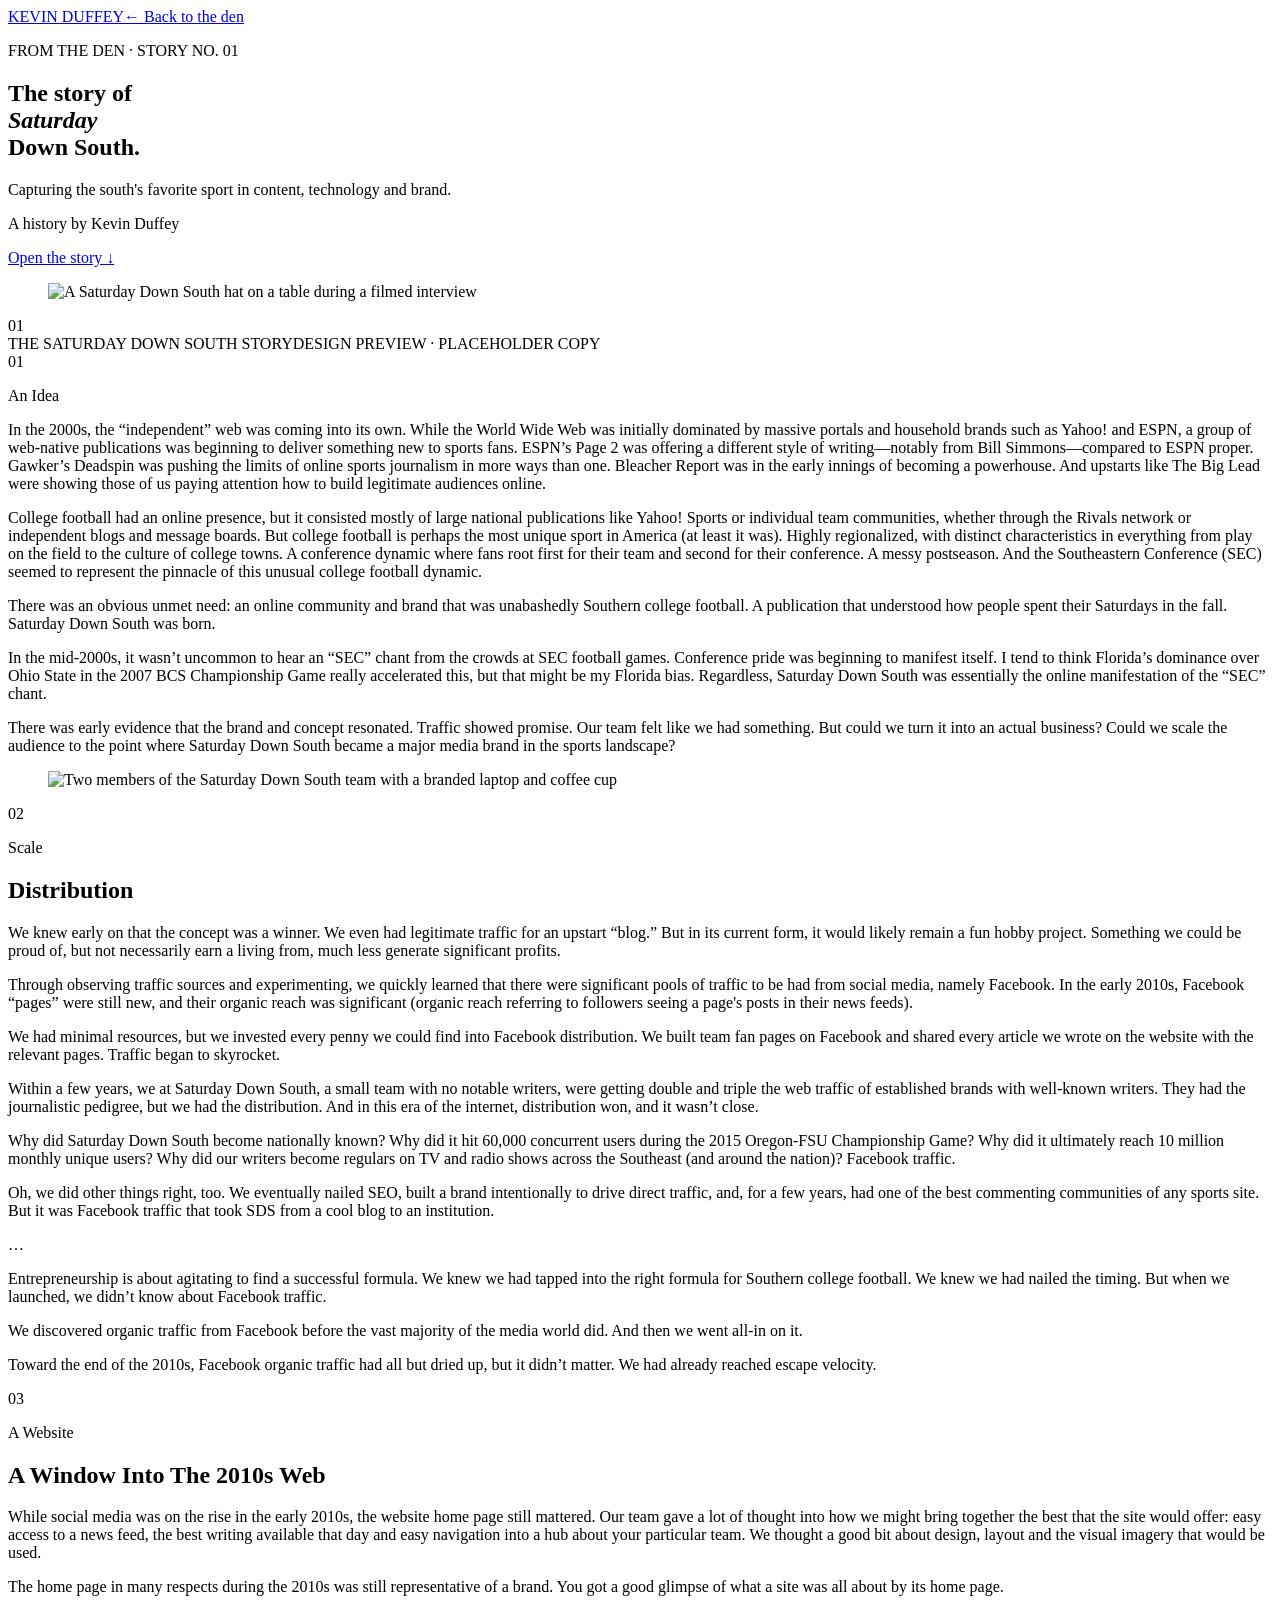
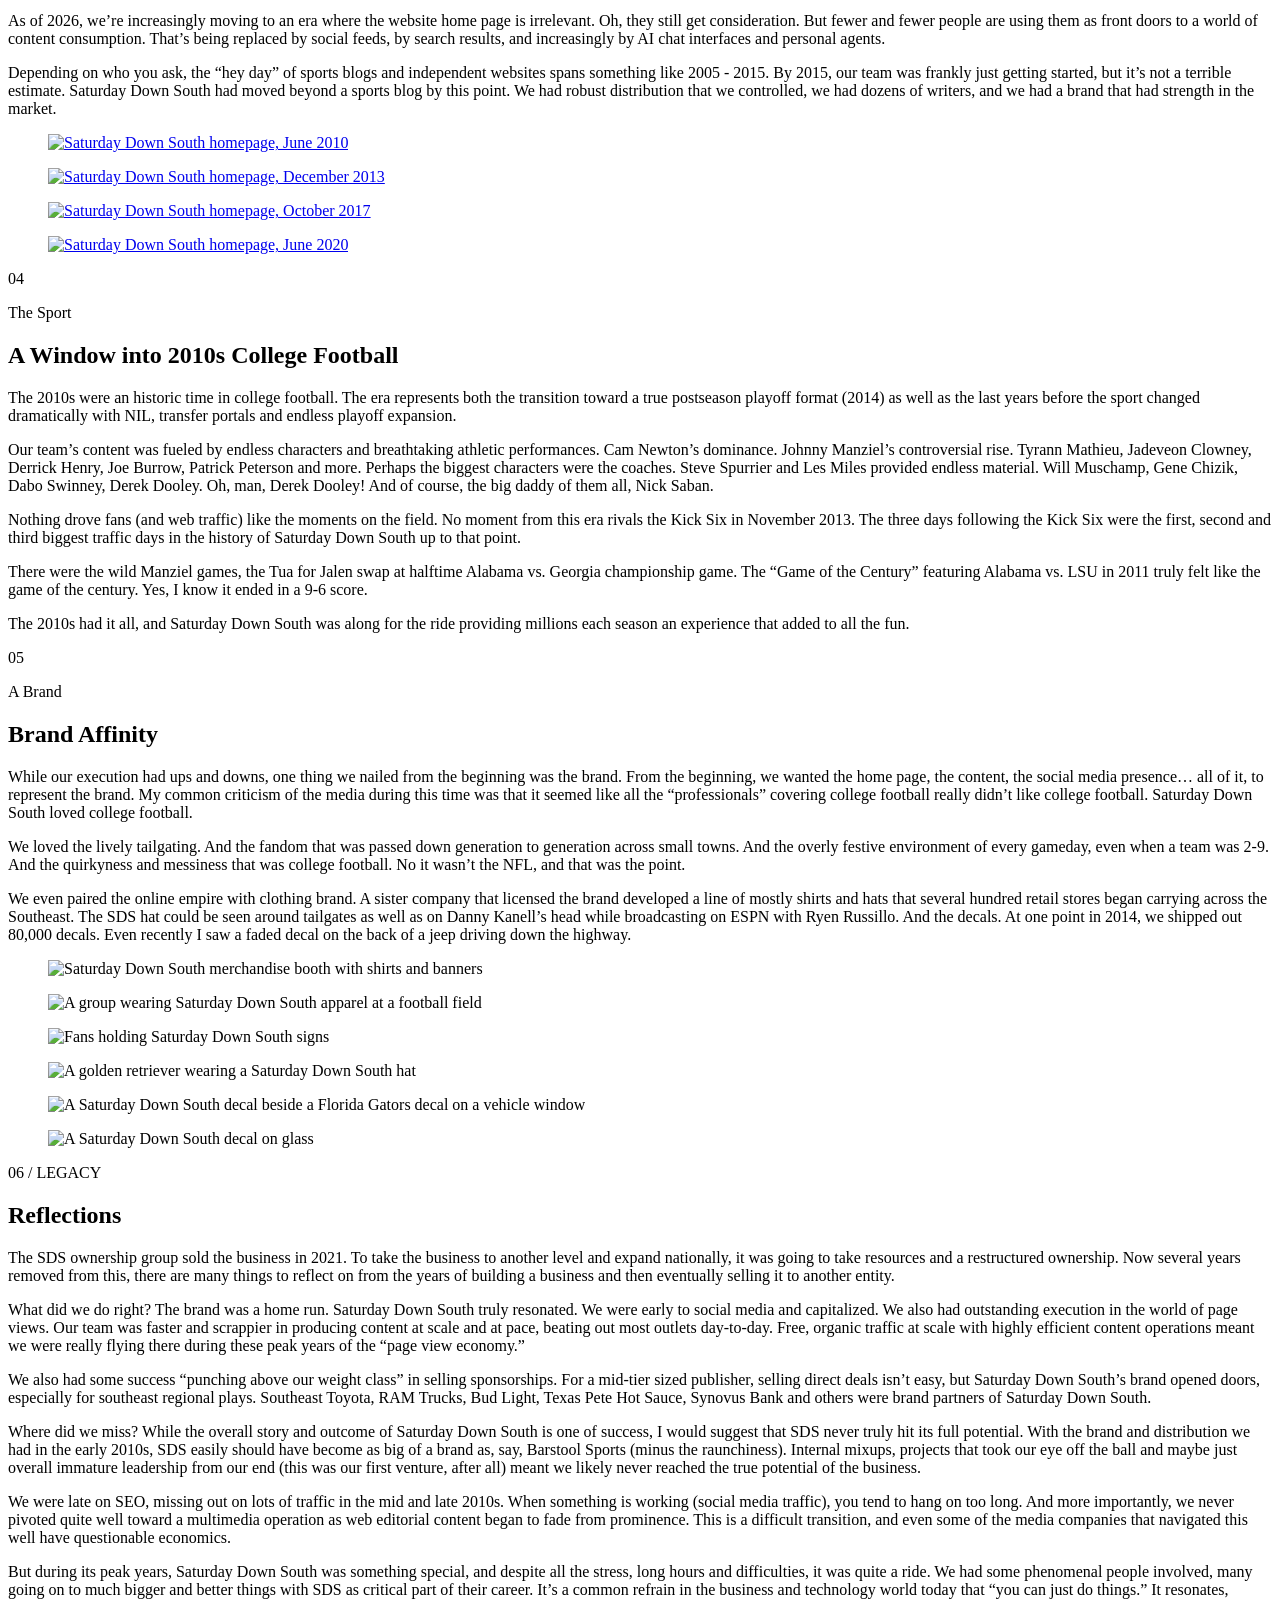
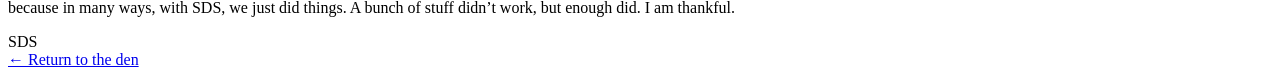
==== saturday-down-south.html @ af9084a1 "Add saturday-down-south.html" ====
<!doctype html>
<html lang="en">
<head>
<meta charset="utf-8"><meta name="viewport" content="width=device-width,initial-scale=1">
<title>The Story of Saturday Down South — Kevin Duffey</title>
<meta name="description" content="A story from Kevin Duffey’s archive: Saturday Down South.">
<link rel="stylesheet" href="sds-story.css?v=20261017-viewer"><link rel="stylesheet" href="sds-brand-gallery.css">
</head>
<body>
<header class="masthead"><a href="index.html" class="wordmark">KEVIN DUFFEY</a><a href="index.html" class="back">← Back to the den</a></header>
<main>
<section class="hero">
<div class="hero-copy"><p class="eyebrow">FROM THE DEN · STORY NO. 01</p><h1>The story of<br><em>Saturday</em><br>Down South<span>.</span></h1><div class="gold-rule"></div><p class="deck">Capturing the south's favorite sport in content, technology and brand.</p><p class="byline">A history by Kevin Duffey</p><a class="read-link" href="#story">Open the story <span>↓</span></a></div>
<figure class="hero-photo"><img src="sds4.jpg" alt="A Saturday Down South hat on a table during a filmed interview"></figure>
<span class="hero-number" aria-hidden="true">01</span>
</section>
<article id="story" class="paper">
<div class="article-top"><span>THE SATURDAY DOWN SOUTH STORY</span><span>DESIGN PREVIEW · PLACEHOLDER COPY</span></div>
<div class="chapter"><aside><span class="chapter-number">01</span><p>An Idea</p><span class="small-rule"></span></aside><div class="prose">
<p class="lead dropcap">In the 2000s, the “independent” web was coming into its own. While the World Wide Web was initially dominated by massive portals and household brands such as Yahoo! and ESPN, a group of web-native publications was beginning to deliver something new to sports fans. ESPN’s Page 2 was offering a different style of writing—notably from Bill Simmons—compared to ESPN proper. Gawker’s Deadspin was pushing the limits of online sports journalism in more ways than one. Bleacher Report was in the early innings of becoming a powerhouse. And upstarts like The Big Lead were showing those of us paying attention how to build legitimate audiences online.</p>
<p>College football had an online presence, but it consisted mostly of large national publications like Yahoo! Sports or individual team communities, whether through the Rivals network or independent blogs and message boards. But college football is perhaps the most unique sport in America (at least it was). Highly regionalized, with distinct characteristics in everything from play on the field to the culture of college towns. A conference dynamic where fans root first for their team and second for their conference. A messy postseason. And the Southeastern Conference (SEC) seemed to represent the pinnacle of this unusual college football dynamic.</p>
<p>There was an obvious unmet need: an online community and brand that was unabashedly Southern college football. A publication that understood how people spent their Saturdays in the fall. Saturday Down South was born.</p>
<p>In the mid-2000s, it wasn’t uncommon to hear an “SEC” chant from the crowds at SEC football games. Conference pride was beginning to manifest itself. I tend to think Florida’s dominance over Ohio State in the 2007 BCS Championship Game really accelerated this, but that might be my Florida bias. Regardless, Saturday Down South was essentially the online manifestation of the “SEC” chant.</p>
<p>There was early evidence that the brand and concept resonated. Traffic showed promise. Our team felt like we had something. But could we turn it into an actual business? Could we scale the audience to the point where Saturday Down South became a major media brand in the sports landscape?</p>
</div></div>
<figure class="wide-photo"><img src="sds-guys.jpg" alt="Two members of the Saturday Down South team with a branded laptop and coffee cup" loading="lazy"></figure>
<div class="chapter"><aside><span class="chapter-number">02</span><p>Scale</p><span class="small-rule"></span></aside><div class="prose"><h2>Distribution</h2>
<p class="lead dropcap">We knew early on that the concept was a winner. We even had legitimate traffic for an upstart “blog.” But in its current form, it would likely remain a fun hobby project. Something we could be proud of, but not necessarily earn a living from, much less generate significant profits.</p>
<p>Through observing traffic sources and experimenting, we quickly learned that there were significant pools of traffic to be had from social media, namely Facebook. In the early 2010s, Facebook “pages” were still new, and their organic reach was significant (organic reach referring to followers seeing a page's posts in their news feeds).</p>
<p>We had minimal resources, but we invested every penny we could find into Facebook distribution. We built team fan pages on Facebook and shared every article we wrote on the website with the relevant pages. Traffic began to skyrocket.</p>
<p>Within a few years, we at Saturday Down South, a small team with no notable writers, were getting double and triple the web traffic of established brands with well-known writers. They had the journalistic pedigree, but we had the distribution. And in this era of the internet, distribution won, and it wasn’t close.</p>
<p>Why did Saturday Down South become nationally known? Why did it hit 60,000 concurrent users during the 2015 Oregon-FSU Championship Game? Why did it ultimately reach 10 million monthly unique users? Why did our writers become regulars on TV and radio shows across the Southeast (and around the nation)? Facebook traffic.</p>
<p>Oh, we did other things right, too. We eventually nailed SEO, built a brand intentionally to drive direct traffic, and, for a few years, had one of the best commenting communities of any sports site. But it was Facebook traffic that took SDS from a cool blog to an institution.</p>
<p class="section-break">…</p>
<p>Entrepreneurship is about agitating to find a successful formula. We knew we had tapped into the right formula for Southern college football. We knew we had nailed the timing. But when we launched, we didn’t know about Facebook traffic.</p>
<p>We discovered organic traffic from Facebook before the vast majority of the media world did. And then we went all-in on it.</p>
<p>Toward the end of the 2010s, Facebook organic traffic had all but dried up, but it didn’t matter. We had already reached escape velocity.</p>
</div></div>
<div class="chapter"><aside><span class="chapter-number">03</span><p>A Website</p><span class="small-rule"></span></aside><div class="prose"><h2>A Window Into The 2010s Web</h2><p>While social media was on the rise in the early 2010s, the website home page still mattered. Our team gave a lot of thought into how we might bring together the best that the site would offer: easy access to a news feed, the best writing available that day and easy navigation into a hub about your particular team. We thought a good bit about design, layout and the visual imagery that would be used.</p><p>The home page in many respects during the 2010s was still representative of a brand. You got a good glimpse of what a site was all about by its home page.</p><p>As of 2026, we’re increasingly moving to an era where the website home page is irrelevant. Oh, they still get consideration. But fewer and fewer people are using them as front doors to a world of content consumption. That’s being replaced by social feeds, by search results, and increasingly by AI chat interfaces and personal agents.</p><p>Depending on who you ask, the “hey day” of sports blogs and independent websites spans something like 2005 - 2015. By 2015, our team was frankly just getting started, but it’s not a terrible estimate. Saturday Down South had moved beyond a sports blog by this point. We had robust distribution that we controlled, we had dozens of writers, and we had a brand that had strength in the market.</p></div></div>
<div class="website-gallery" aria-label="Saturday Down South homepage archive">
<figure data-title="JUNE 2010"><a href="sds-web-2010.png" target="_blank" rel="noopener"><img src="sds-web-2010.png" alt="Saturday Down South homepage, June 2010" loading="lazy"></a></figure>
<figure data-title="DECEMBER 2013"><a href="sds-web-2013.png" target="_blank" rel="noopener"><img src="sds-web-2013.png" alt="Saturday Down South homepage, December 2013" loading="lazy"></a></figure>
<figure data-title="OCTOBER 2017"><a href="sds-web-2017.png" target="_blank" rel="noopener"><img src="sds-web-2017.png" alt="Saturday Down South homepage, October 2017" loading="lazy"></a></figure>
<figure data-title="JUNE 2020"><a href="sds-web-2020.png" target="_blank" rel="noopener"><img src="sds-web-2020.png" alt="Saturday Down South homepage, June 2020" loading="lazy"></a></figure>
</div>
<div class="chapter"><aside><span class="chapter-number">04</span><p>The Sport</p><span class="small-rule"></span></aside><div class="prose"><h2>A Window into 2010s College Football</h2><p>The 2010s were an historic time in college football. The era represents both the transition toward a true postseason playoff format (2014) as well as the last years before the sport changed dramatically with NIL, transfer portals and endless playoff expansion.</p><p>Our team’s content was fueled by endless characters and breathtaking athletic performances. Cam Newton’s dominance. Johnny Manziel’s controversial rise. Tyrann Mathieu, Jadeveon Clowney, Derrick Henry, Joe Burrow, Patrick Peterson and more. Perhaps the biggest characters were the coaches. Steve Spurrier and Les Miles provided endless material. Will Muschamp, Gene Chizik, Dabo Swinney, Derek Dooley. Oh, man, Derek Dooley! And of course, the big daddy of them all, Nick Saban.</p><p>Nothing drove fans (and web traffic) like the moments on the field. No moment from this era rivals the Kick Six in November 2013. The three days following the Kick Six were the first, second and third biggest traffic days in the history of Saturday Down South up to that point.</p><p>There were the wild Manziel games, the Tua for Jalen swap at halftime Alabama vs. Georgia championship game. The “Game of the Century” featuring Alabama vs. LSU in 2011 truly felt like the game of the century. Yes, I know it ended in a 9-6 score.</p><p>The 2010s had it all, and Saturday Down South was along for the ride providing millions each season an experience that added to all the fun.</p></div></div>
<div class="chapter"><aside><span class="chapter-number">05</span><p>A Brand</p><span class="small-rule"></span></aside><div class="prose"><h2>Brand Affinity</h2><p>While our execution had ups and downs, one thing we nailed from the beginning was the brand. From the beginning, we wanted the home page, the content, the social media presence… all of it, to represent the brand. My common criticism of the media during this time was that it seemed like all the “professionals” covering college football really didn’t like college football. Saturday Down South loved college football.</p><p>We loved the lively tailgating. And the fandom that was passed down generation to generation across small towns. And the overly festive environment of every gameday, even when a team was 2-9. And the quirkyness and messiness that was college football. No it wasn’t the NFL, and that was the point.</p><p>We even paired the online empire with clothing brand. A sister company that licensed the brand developed a line of mostly shirts and hats that several hundred retail stores began carrying across the Southeast. The SDS hat could be seen around tailgates as well as on Danny Kanell’s head while broadcasting on ESPN with Ryen Russillo. And the decals. At one point in 2014, we shipped out 80,000 decals. Even recently I saw a faded decal on the back of a jeep driving down the highway.</p></div></div>
<figure class="wide-photo"><img src="sds1.jpg" alt="Saturday Down South merchandise booth with shirts and banners" loading="lazy"></figure>
<div class="photo-pair"><figure><img src="sds3.jpg" alt="A group wearing Saturday Down South apparel at a football field" loading="lazy"></figure><figure><img src="sds5.jpg" alt="Fans holding Saturday Down South signs" loading="lazy"></figure></div>
<div class="decal-gallery"><figure><img src="sds-florida-decal.jpeg" alt="A Saturday Down South decal beside a Florida Gators decal on a vehicle window" loading="lazy"></figure><figure><img src="sds-decal.jpg" alt="A Saturday Down South decal on glass" loading="lazy"></figure></div>
<div class="closing"><figure class="snapshot"><img src="sds2.jpg" alt="A golden retriever wearing a Saturday Down South hat" loading="lazy"></figure><div class="prose"><p class="eyebrow">06 / LEGACY</p><h2>Reflections</h2><p>The SDS ownership group sold the business in 2021. To take the business to another level and expand nationally, it was going to take resources and a restructured ownership. Now several years removed from this, there are many things to reflect on from the years of building a business and then eventually selling it to another entity.</p><p>What did we do right? The brand was a home run. Saturday Down South truly resonated. We were early to social media and capitalized. We also had outstanding execution in the world of page views. Our team was faster and scrappier in producing content at scale and at pace, beating out most outlets day-to-day. Free, organic traffic at scale with highly efficient content operations meant we were really flying there during these peak years of the “page view economy.”</p><p>We also had some success “punching above our weight class” in selling sponsorships. For a mid-tier sized publisher, selling direct deals isn’t easy, but Saturday Down South’s brand opened doors, especially for southeast regional plays. Southeast Toyota, RAM Trucks, Bud Light, Texas Pete Hot Sauce, Synovus Bank and others were brand partners of Saturday Down South.</p><p>Where did we miss? While the overall story and outcome of Saturday Down South is one of success, I would suggest that SDS never truly hit its full potential. With the brand and distribution we had in the early 2010s, SDS easily should have become as big of a brand as, say, Barstool Sports (minus the raunchiness). Internal mixups, projects that took our eye off the ball and maybe just overall immature leadership from our end (this was our first venture, after all) meant we likely never reached the true potential of the business.</p><p>We were late on SEO, missing out on lots of traffic in the mid and late 2010s. When something is working (social media traffic), you tend to hang on too long. And more importantly, we never pivoted quite well toward a multimedia operation as web editorial content began to fade from prominence. This is a difficult transition, and even some of the media companies that navigated this well have questionable economics.</p><p>But during its peak years, Saturday Down South was something special, and despite all the stress, long hours and difficulties, it was quite a ride. We had some phenomenal people involved, many going on to much bigger and better things with SDS as critical part of their career. It’s a common refrain in the business and technology world today that “you can just do things.” It resonates, because in many ways, with SDS, we just did things. A bunch of stuff didn’t work, but enough did. I am thankful.</p></div></div>
<div class="endmark" aria-label="End of story">SDS</div>
</article>
<footer><a href="index.html">← Return to the den</a></footer>
</main>
<dialog class="archive-viewer" aria-labelledby="archive-title"><div class="viewer-toolbar"><span id="archive-title"></span><button type="button" aria-label="Close image viewer">Close ×</button></div><img alt=""></dialog>
<script>
const dogPhoto=document.querySelector('.snapshot'),decalGallery=document.querySelector('.decal-gallery'),legacyPhotos=document.createElement('div');
legacyPhotos.className='legacy-photo-stack';dogPhoto.before(legacyPhotos);legacyPhotos.append(dogPhoto,decalGallery);
const viewer=document.querySelector('.archive-viewer');
document.querySelectorAll('.website-gallery a').forEach(link=>{link.removeAttribute('target');link.addEventListener('click',event=>{event.preventDefault();const image=link.querySelector('img');viewer.querySelector('img').src=link.getAttribute('href');viewer.querySelector('img').alt=image.alt;document.querySelector('#archive-title').textContent=link.closest('figure').dataset.title;viewer.showModal();document.body.style.overflow='hidden';});});
viewer.querySelector('button').addEventListener('click',()=>viewer.close());
viewer.addEventListener('click',event=>{if(event.target===viewer){const r=viewer.getBoundingClientRect();if(event.clientX<r.left||event.clientX>r.right||event.clientY<r.top||event.clientY>r.bottom)viewer.close();}});
viewer.addEventListener('close',()=>{document.body.style.overflow='';});
const passage=`Lorem ipsum dolor sit amet consectetur adipiscing elit sed do eiusmod tempor incididunt ut labore et dolore magna aliqua. Ut enim ad minim veniam quis nostrud exercitation ullamco laboris nisi ut aliquip ex ea commodo consequat. Duis aute irure dolor in reprehenderit in voluptate velit esse cillum dolore eu fugiat nulla pariatur. Excepteur sint occaecat cupidatat non proident sunt in culpa qui officia deserunt mollit anim id est laborum. Integer vitae justo eget magna fermentum iaculis eu non diam phasellus vestibulum lorem sed risus ultricies tristique nulla aliquet enim tortor at auctor urna nunc id cursus metus aliquam eleifend mi.`;
const words=passage.split(/\s+/);document.querySelectorAll('[data-copy]').forEach((p,i)=>{p.textContent=Array.from({length:100},(_,j)=>words[(j+i*11)%words.length]).join(' ').replace(/\.$/,'')+'.';});
</script>
</body></html>
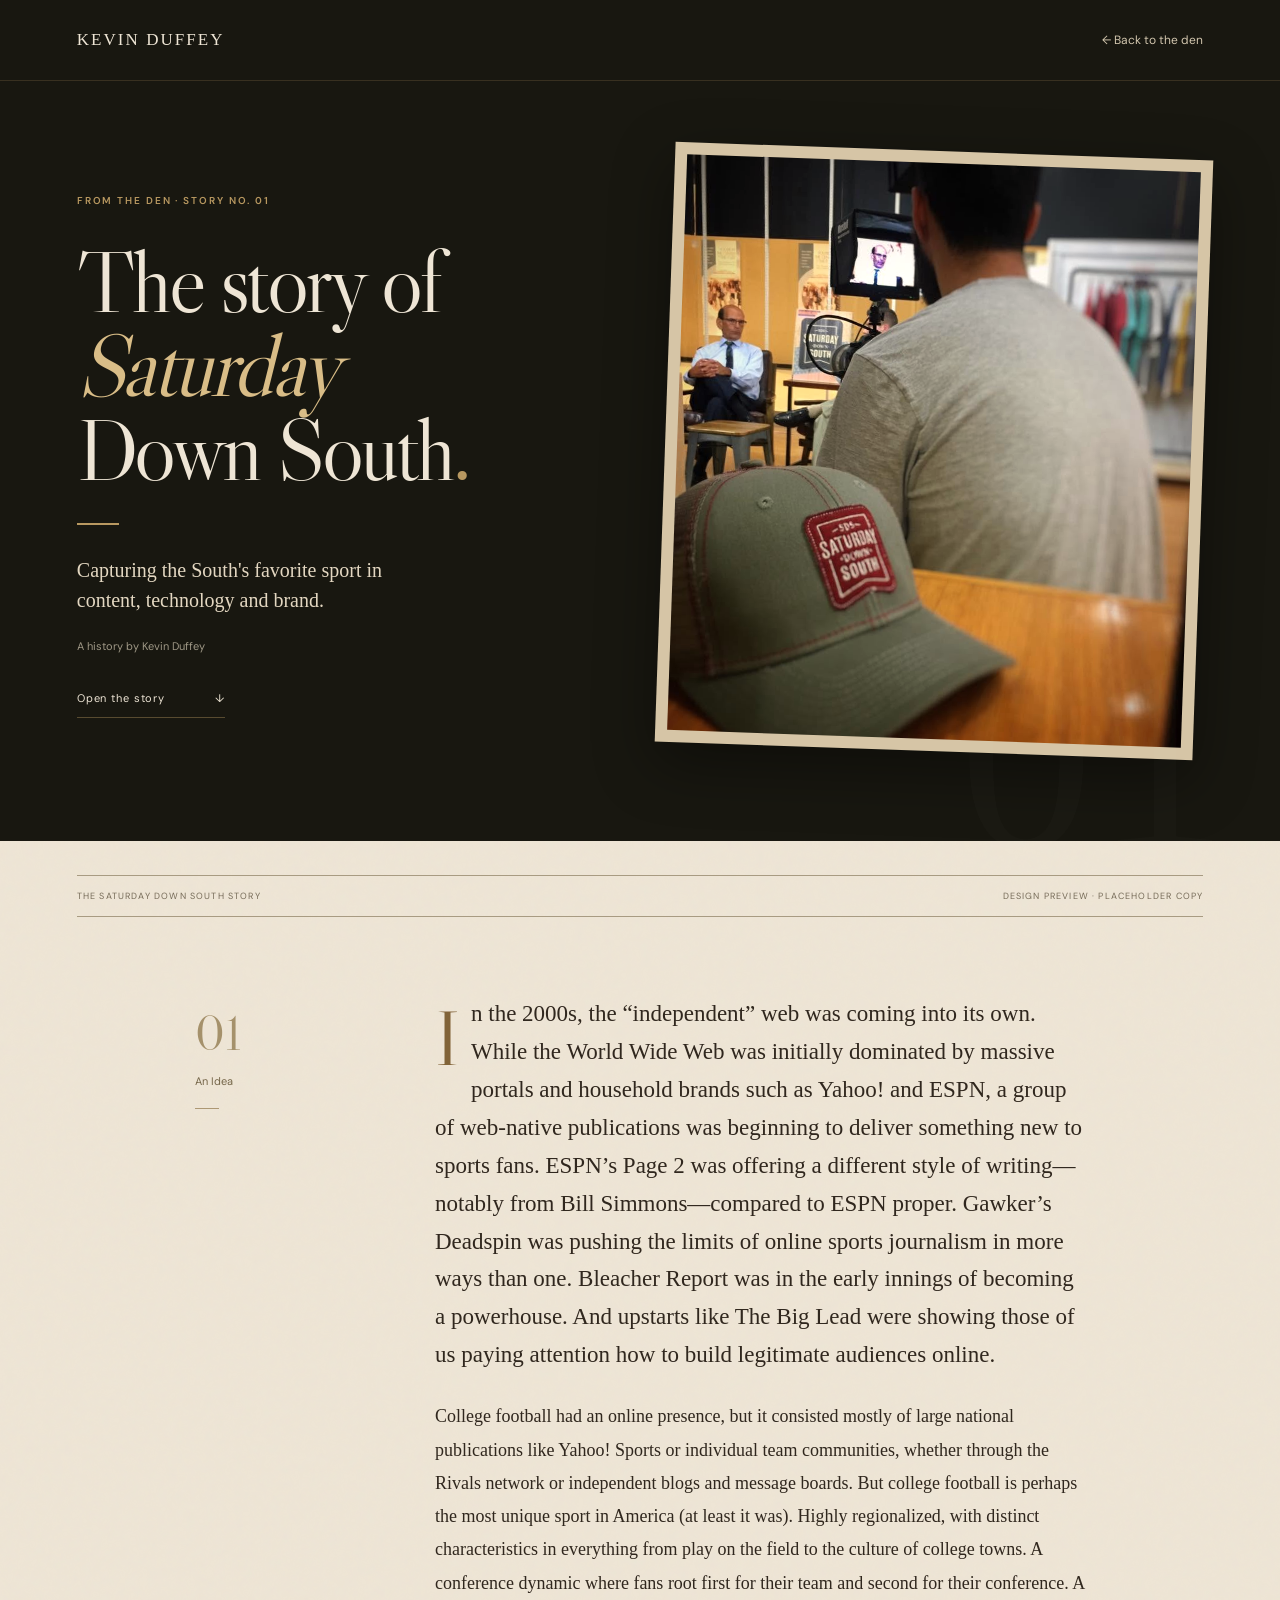
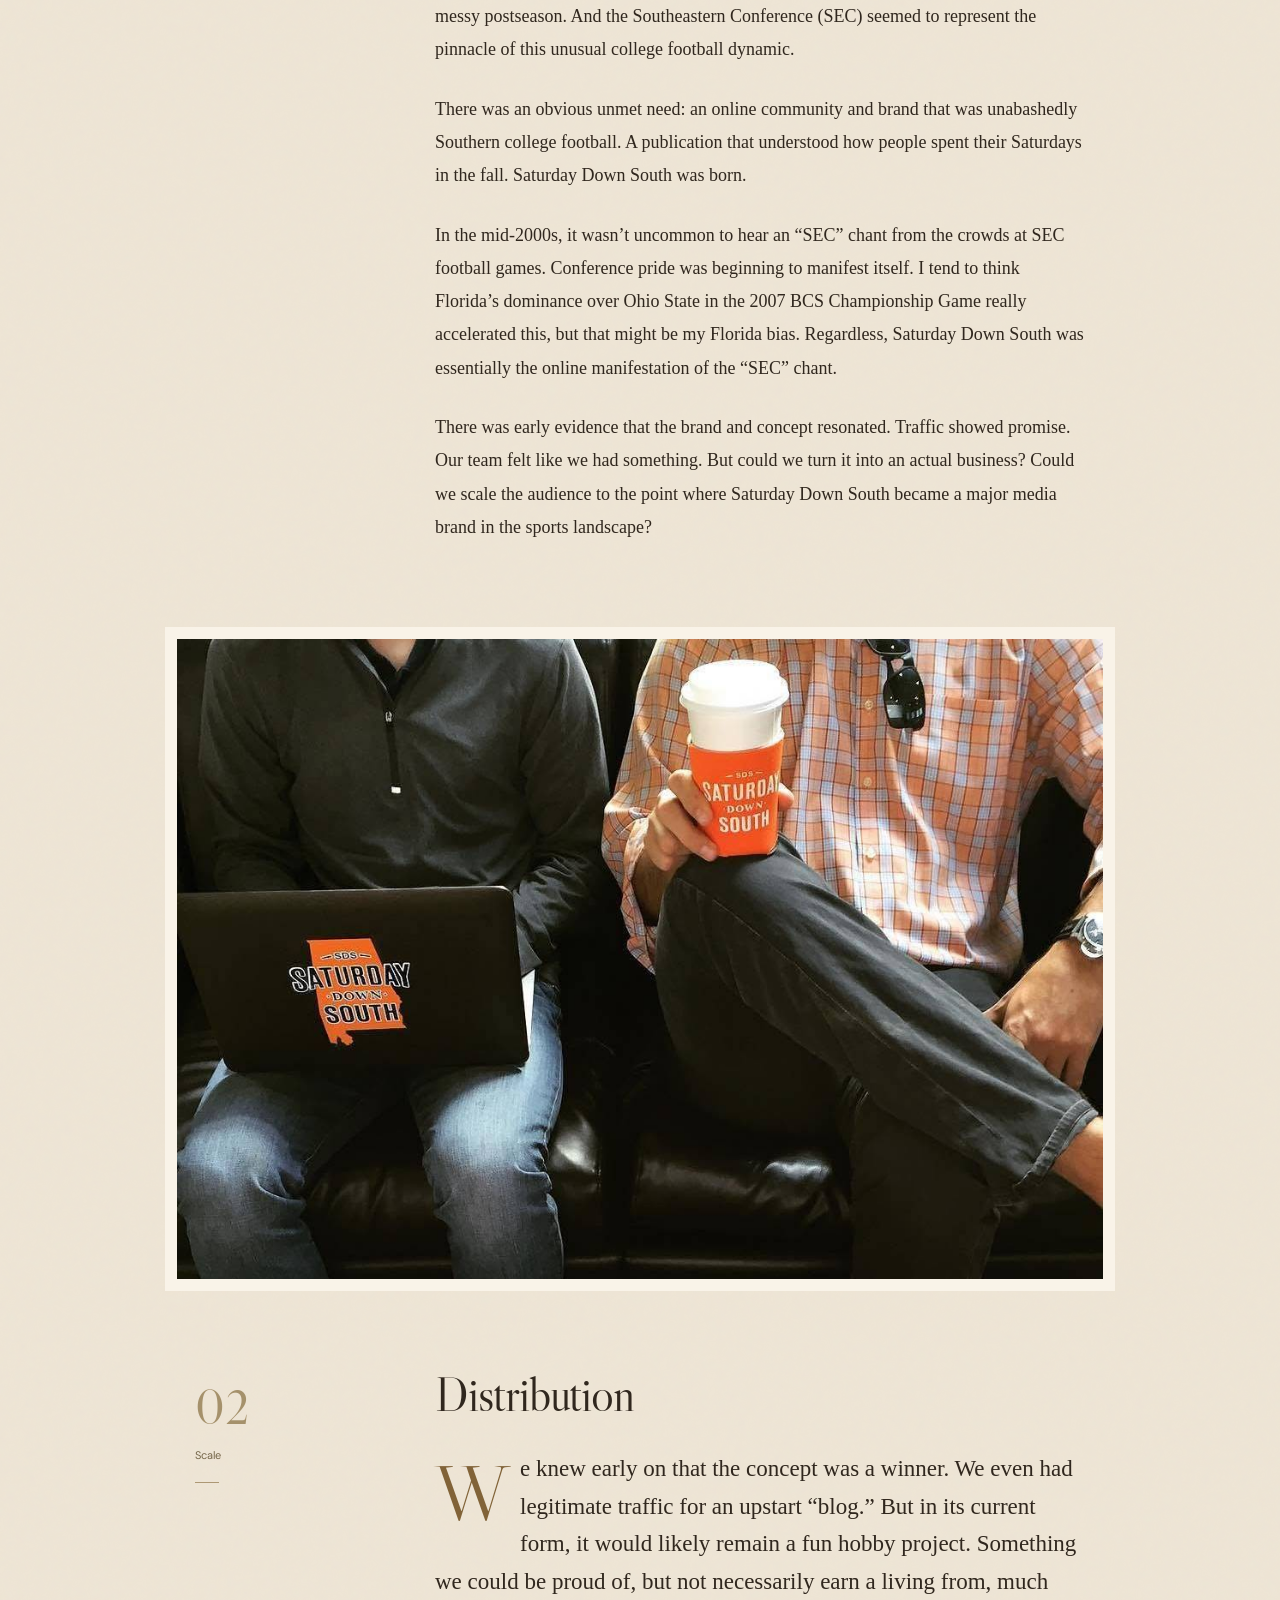
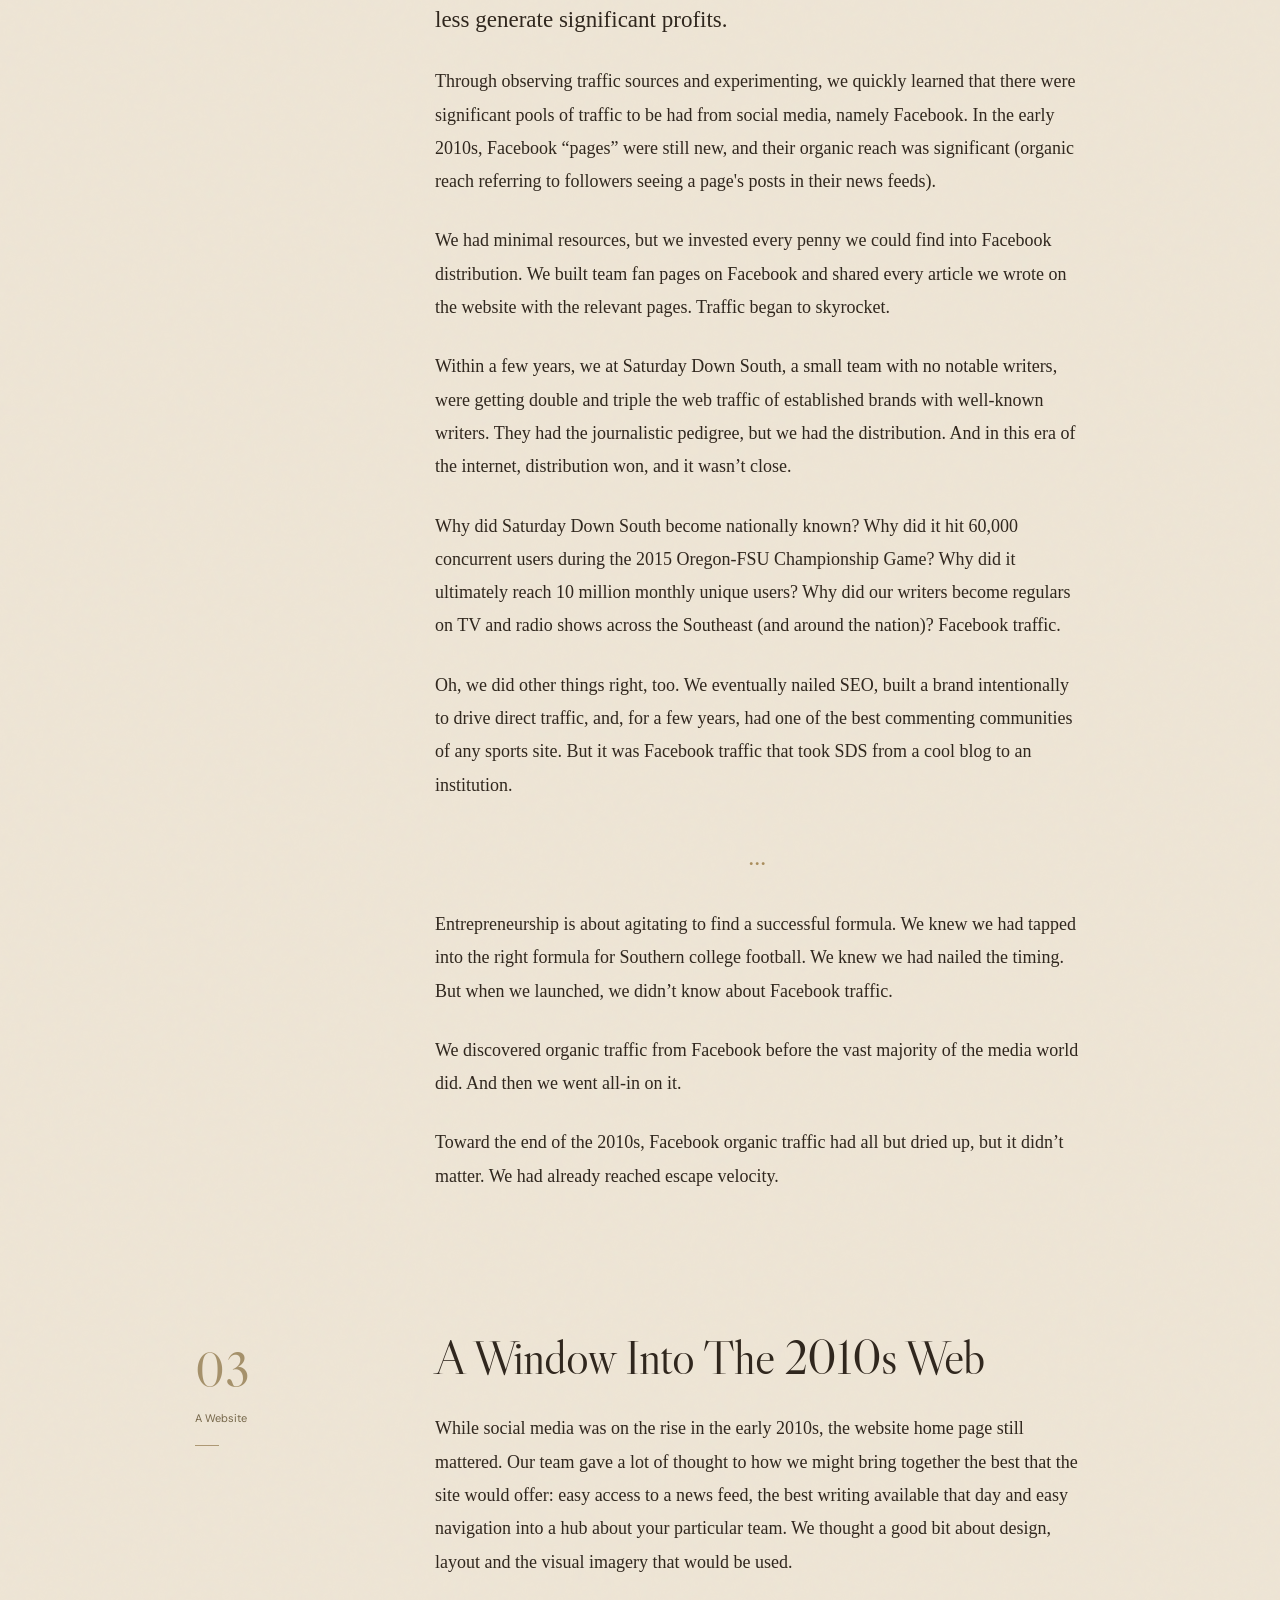
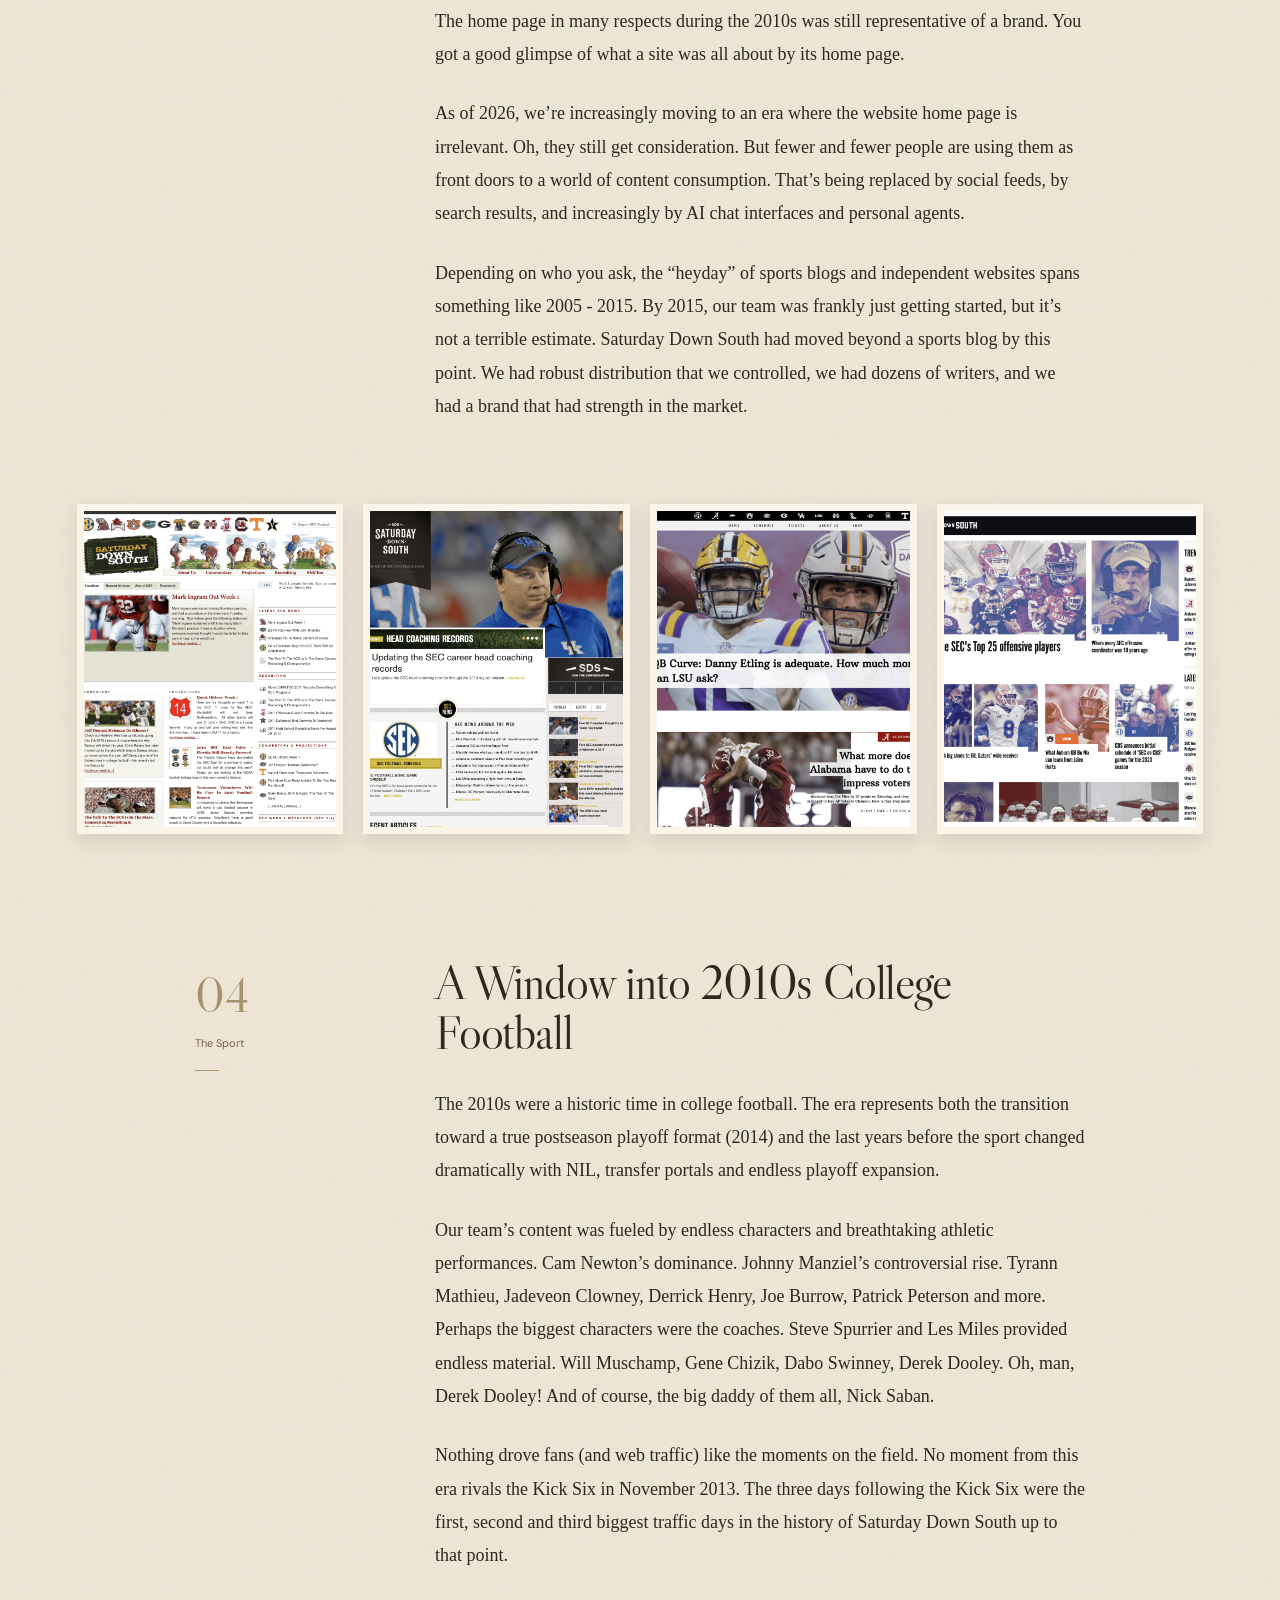
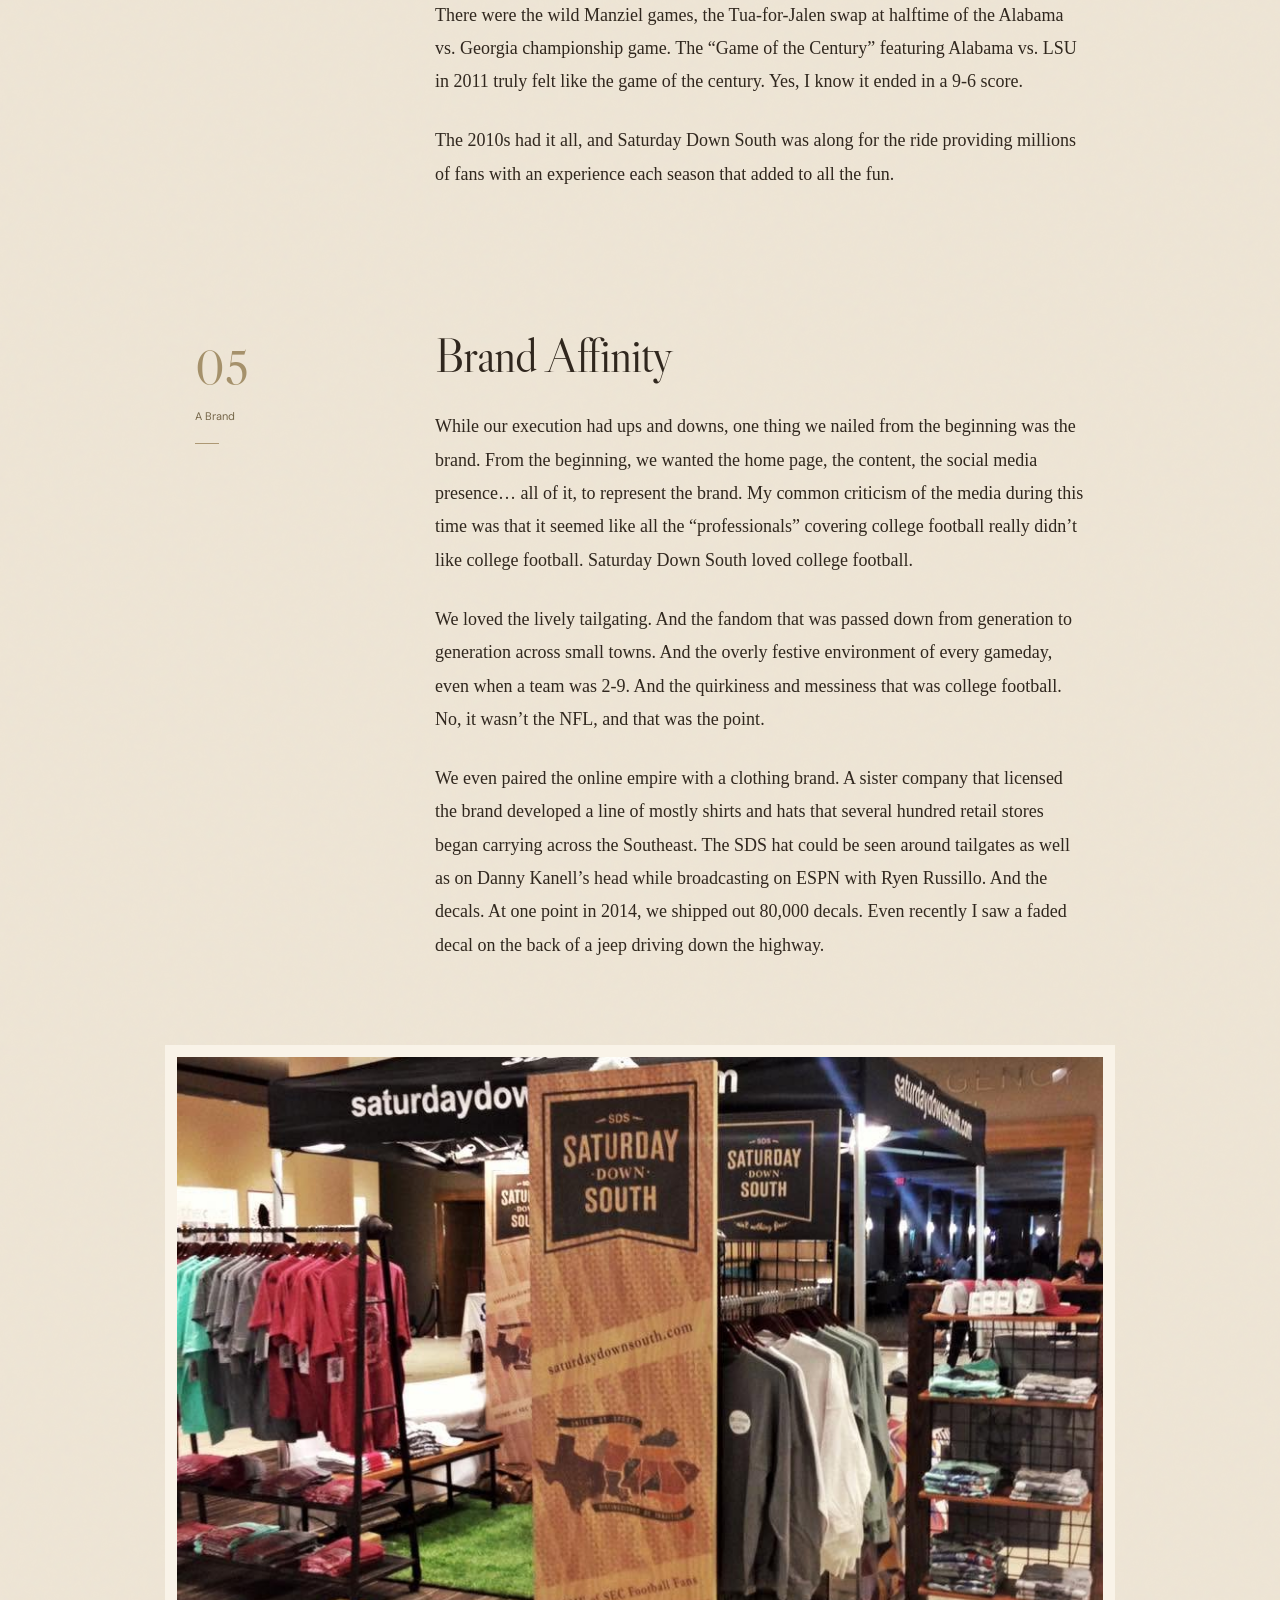
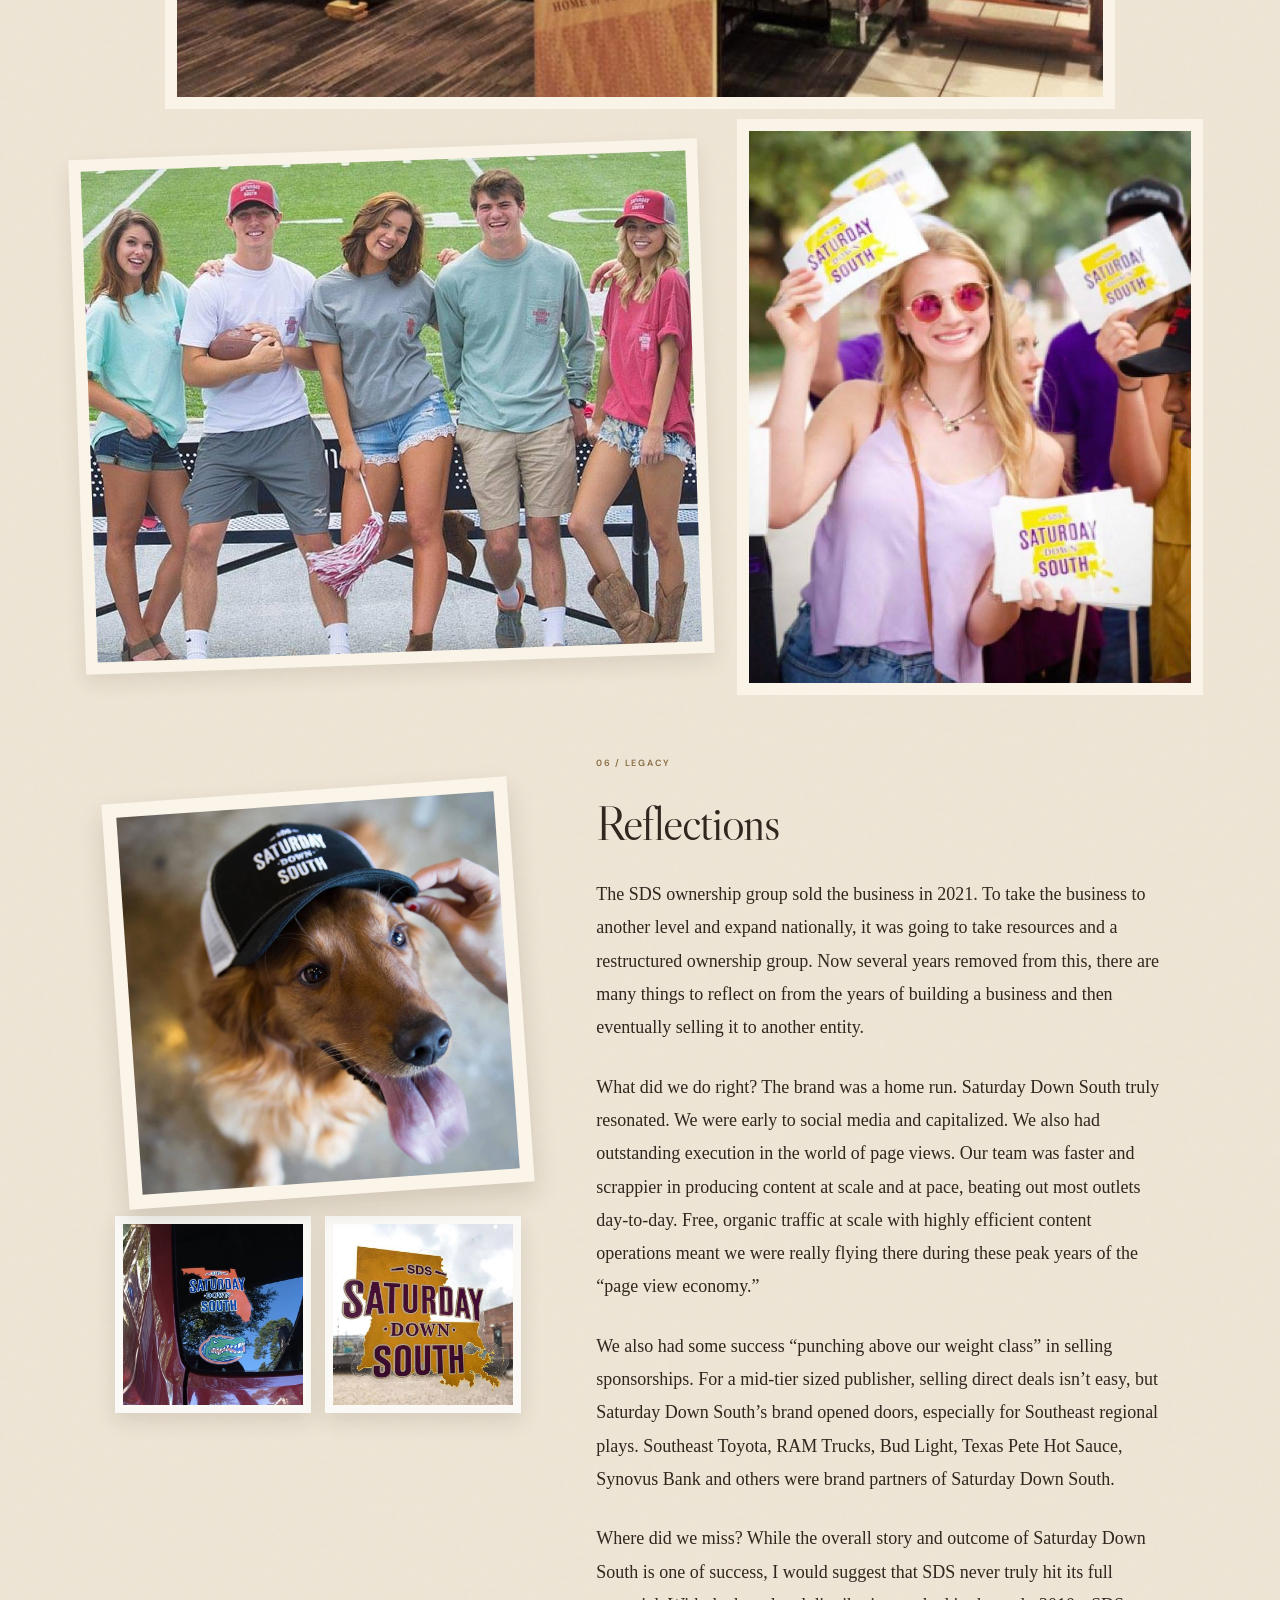
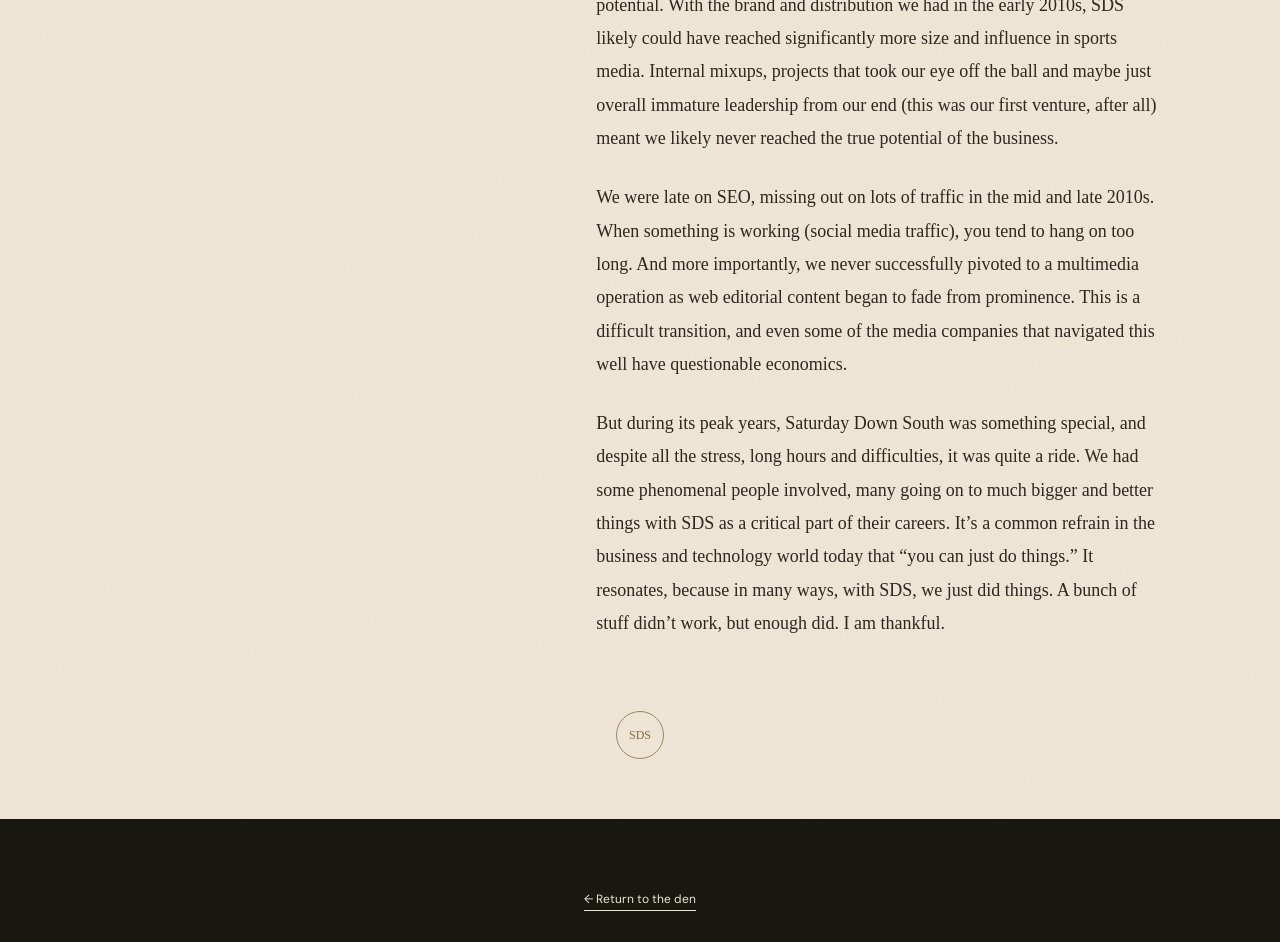
==== commit 2e29dd3c: "Sync SDS story with proofread PDF copy" ====
--- a/saturday-down-south.html
+++ b/saturday-down-south.html
@@ -10,7 +10,7 @@
 <header class="masthead"><a href="index.html" class="wordmark">KEVIN DUFFEY</a><a href="index.html" class="back">← Back to the den</a></header>
 <main>
 <section class="hero">
-<div class="hero-copy"><p class="eyebrow">FROM THE DEN · STORY NO. 01</p><h1>The story of<br><em>Saturday</em><br>Down South<span>.</span></h1><div class="gold-rule"></div><p class="deck">Capturing the south's favorite sport in content, technology and brand.</p><p class="byline">A history by Kevin Duffey</p><a class="read-link" href="#story">Open the story <span>↓</span></a></div>
+<div class="hero-copy"><p class="eyebrow">FROM THE DEN · STORY NO. 01</p><h1>The story of<br><em>Saturday</em><br>Down South<span>.</span></h1><div class="gold-rule"></div><p class="deck">Capturing the South's favorite sport in content, technology and brand.</p><p class="byline">A history by Kevin Duffey</p><a class="read-link" href="#story">Open the story <span>↓</span></a></div>
 <figure class="hero-photo"><img src="sds4.jpg" alt="A Saturday Down South hat on a table during a filmed interview"></figure>
 <span class="hero-number" aria-hidden="true">01</span>
 </section>
@@ -36,19 +36,19 @@
 <p>We discovered organic traffic from Facebook before the vast majority of the media world did. And then we went all-in on it.</p>
 <p>Toward the end of the 2010s, Facebook organic traffic had all but dried up, but it didn’t matter. We had already reached escape velocity.</p>
 </div></div>
-<div class="chapter"><aside><span class="chapter-number">03</span><p>A Website</p><span class="small-rule"></span></aside><div class="prose"><h2>A Window Into The 2010s Web</h2><p>While social media was on the rise in the early 2010s, the website home page still mattered. Our team gave a lot of thought into how we might bring together the best that the site would offer: easy access to a news feed, the best writing available that day and easy navigation into a hub about your particular team. We thought a good bit about design, layout and the visual imagery that would be used.</p><p>The home page in many respects during the 2010s was still representative of a brand. You got a good glimpse of what a site was all about by its home page.</p><p>As of 2026, we’re increasingly moving to an era where the website home page is irrelevant. Oh, they still get consideration. But fewer and fewer people are using them as front doors to a world of content consumption. That’s being replaced by social feeds, by search results, and increasingly by AI chat interfaces and personal agents.</p><p>Depending on who you ask, the “hey day” of sports blogs and independent websites spans something like 2005 - 2015. By 2015, our team was frankly just getting started, but it’s not a terrible estimate. Saturday Down South had moved beyond a sports blog by this point. We had robust distribution that we controlled, we had dozens of writers, and we had a brand that had strength in the market.</p></div></div>
+<div class="chapter"><aside><span class="chapter-number">03</span><p>A Website</p><span class="small-rule"></span></aside><div class="prose"><h2>A Window Into The 2010s Web</h2><p>While social media was on the rise in the early 2010s, the website home page still mattered. Our team gave a lot of thought to how we might bring together the best that the site would offer: easy access to a news feed, the best writing available that day and easy navigation into a hub about your particular team. We thought a good bit about design, layout and the visual imagery that would be used.</p><p>The home page in many respects during the 2010s was still representative of a brand. You got a good glimpse of what a site was all about by its home page.</p><p>As of 2026, we’re increasingly moving to an era where the website home page is irrelevant. Oh, they still get consideration. But fewer and fewer people are using them as front doors to a world of content consumption. That’s being replaced by social feeds, by search results, and increasingly by AI chat interfaces and personal agents.</p><p>Depending on who you ask, the “heyday” of sports blogs and independent websites spans something like 2005 - 2015. By 2015, our team was frankly just getting started, but it’s not a terrible estimate. Saturday Down South had moved beyond a sports blog by this point. We had robust distribution that we controlled, we had dozens of writers, and we had a brand that had strength in the market.</p></div></div>
 <div class="website-gallery" aria-label="Saturday Down South homepage archive">
 <figure data-title="JUNE 2010"><a href="sds-web-2010.png" target="_blank" rel="noopener"><img src="sds-web-2010.png" alt="Saturday Down South homepage, June 2010" loading="lazy"></a></figure>
 <figure data-title="DECEMBER 2013"><a href="sds-web-2013.png" target="_blank" rel="noopener"><img src="sds-web-2013.png" alt="Saturday Down South homepage, December 2013" loading="lazy"></a></figure>
 <figure data-title="OCTOBER 2017"><a href="sds-web-2017.png" target="_blank" rel="noopener"><img src="sds-web-2017.png" alt="Saturday Down South homepage, October 2017" loading="lazy"></a></figure>
 <figure data-title="JUNE 2020"><a href="sds-web-2020.png" target="_blank" rel="noopener"><img src="sds-web-2020.png" alt="Saturday Down South homepage, June 2020" loading="lazy"></a></figure>
 </div>
-<div class="chapter"><aside><span class="chapter-number">04</span><p>The Sport</p><span class="small-rule"></span></aside><div class="prose"><h2>A Window into 2010s College Football</h2><p>The 2010s were an historic time in college football. The era represents both the transition toward a true postseason playoff format (2014) as well as the last years before the sport changed dramatically with NIL, transfer portals and endless playoff expansion.</p><p>Our team’s content was fueled by endless characters and breathtaking athletic performances. Cam Newton’s dominance. Johnny Manziel’s controversial rise. Tyrann Mathieu, Jadeveon Clowney, Derrick Henry, Joe Burrow, Patrick Peterson and more. Perhaps the biggest characters were the coaches. Steve Spurrier and Les Miles provided endless material. Will Muschamp, Gene Chizik, Dabo Swinney, Derek Dooley. Oh, man, Derek Dooley! And of course, the big daddy of them all, Nick Saban.</p><p>Nothing drove fans (and web traffic) like the moments on the field. No moment from this era rivals the Kick Six in November 2013. The three days following the Kick Six were the first, second and third biggest traffic days in the history of Saturday Down South up to that point.</p><p>There were the wild Manziel games, the Tua for Jalen swap at halftime Alabama vs. Georgia championship game. The “Game of the Century” featuring Alabama vs. LSU in 2011 truly felt like the game of the century. Yes, I know it ended in a 9-6 score.</p><p>The 2010s had it all, and Saturday Down South was along for the ride providing millions each season an experience that added to all the fun.</p></div></div>
-<div class="chapter"><aside><span class="chapter-number">05</span><p>A Brand</p><span class="small-rule"></span></aside><div class="prose"><h2>Brand Affinity</h2><p>While our execution had ups and downs, one thing we nailed from the beginning was the brand. From the beginning, we wanted the home page, the content, the social media presence… all of it, to represent the brand. My common criticism of the media during this time was that it seemed like all the “professionals” covering college football really didn’t like college football. Saturday Down South loved college football.</p><p>We loved the lively tailgating. And the fandom that was passed down generation to generation across small towns. And the overly festive environment of every gameday, even when a team was 2-9. And the quirkyness and messiness that was college football. No it wasn’t the NFL, and that was the point.</p><p>We even paired the online empire with clothing brand. A sister company that licensed the brand developed a line of mostly shirts and hats that several hundred retail stores began carrying across the Southeast. The SDS hat could be seen around tailgates as well as on Danny Kanell’s head while broadcasting on ESPN with Ryen Russillo. And the decals. At one point in 2014, we shipped out 80,000 decals. Even recently I saw a faded decal on the back of a jeep driving down the highway.</p></div></div>
+<div class="chapter"><aside><span class="chapter-number">04</span><p>The Sport</p><span class="small-rule"></span></aside><div class="prose"><h2>A Window into 2010s College Football</h2><p>The 2010s were a historic time in college football. The era represents both the transition toward a true postseason playoff format (2014) and the last years before the sport changed dramatically with NIL, transfer portals and endless playoff expansion.</p><p>Our team’s content was fueled by endless characters and breathtaking athletic performances. Cam Newton’s dominance. Johnny Manziel’s controversial rise. Tyrann Mathieu, Jadeveon Clowney, Derrick Henry, Joe Burrow, Patrick Peterson and more. Perhaps the biggest characters were the coaches. Steve Spurrier and Les Miles provided endless material. Will Muschamp, Gene Chizik, Dabo Swinney, Derek Dooley. Oh, man, Derek Dooley! And of course, the big daddy of them all, Nick Saban.</p><p>Nothing drove fans (and web traffic) like the moments on the field. No moment from this era rivals the Kick Six in November 2013. The three days following the Kick Six were the first, second and third biggest traffic days in the history of Saturday Down South up to that point.</p><p>There were the wild Manziel games, the Tua-for-Jalen swap at halftime of the Alabama vs. Georgia championship game. The “Game of the Century” featuring Alabama vs. LSU in 2011 truly felt like the game of the century. Yes, I know it ended in a 9-6 score.</p><p>The 2010s had it all, and Saturday Down South was along for the ride providing millions of fans with an experience each season that added to all the fun.</p></div></div>
+<div class="chapter"><aside><span class="chapter-number">05</span><p>A Brand</p><span class="small-rule"></span></aside><div class="prose"><h2>Brand Affinity</h2><p>While our execution had ups and downs, one thing we nailed from the beginning was the brand. From the beginning, we wanted the home page, the content, the social media presence… all of it, to represent the brand. My common criticism of the media during this time was that it seemed like all the “professionals” covering college football really didn’t like college football. Saturday Down South loved college football.</p><p>We loved the lively tailgating. And the fandom that was passed down from generation to generation across small towns. And the overly festive environment of every gameday, even when a team was 2-9. And the quirkiness and messiness that was college football. No, it wasn’t the NFL, and that was the point.</p><p>We even paired the online empire with a clothing brand. A sister company that licensed the brand developed a line of mostly shirts and hats that several hundred retail stores began carrying across the Southeast. The SDS hat could be seen around tailgates as well as on Danny Kanell’s head while broadcasting on ESPN with Ryen Russillo. And the decals. At one point in 2014, we shipped out 80,000 decals. Even recently I saw a faded decal on the back of a jeep driving down the highway.</p></div></div>
 <figure class="wide-photo"><img src="sds1.jpg" alt="Saturday Down South merchandise booth with shirts and banners" loading="lazy"></figure>
 <div class="photo-pair"><figure><img src="sds3.jpg" alt="A group wearing Saturday Down South apparel at a football field" loading="lazy"></figure><figure><img src="sds5.jpg" alt="Fans holding Saturday Down South signs" loading="lazy"></figure></div>
 <div class="decal-gallery"><figure><img src="sds-florida-decal.jpeg" alt="A Saturday Down South decal beside a Florida Gators decal on a vehicle window" loading="lazy"></figure><figure><img src="sds-decal.jpg" alt="A Saturday Down South decal on glass" loading="lazy"></figure></div>
-<div class="closing"><figure class="snapshot"><img src="sds2.jpg" alt="A golden retriever wearing a Saturday Down South hat" loading="lazy"></figure><div class="prose"><p class="eyebrow">06 / LEGACY</p><h2>Reflections</h2><p>The SDS ownership group sold the business in 2021. To take the business to another level and expand nationally, it was going to take resources and a restructured ownership. Now several years removed from this, there are many things to reflect on from the years of building a business and then eventually selling it to another entity.</p><p>What did we do right? The brand was a home run. Saturday Down South truly resonated. We were early to social media and capitalized. We also had outstanding execution in the world of page views. Our team was faster and scrappier in producing content at scale and at pace, beating out most outlets day-to-day. Free, organic traffic at scale with highly efficient content operations meant we were really flying there during these peak years of the “page view economy.”</p><p>We also had some success “punching above our weight class” in selling sponsorships. For a mid-tier sized publisher, selling direct deals isn’t easy, but Saturday Down South’s brand opened doors, especially for southeast regional plays. Southeast Toyota, RAM Trucks, Bud Light, Texas Pete Hot Sauce, Synovus Bank and others were brand partners of Saturday Down South.</p><p>Where did we miss? While the overall story and outcome of Saturday Down South is one of success, I would suggest that SDS never truly hit its full potential. With the brand and distribution we had in the early 2010s, SDS easily should have become as big of a brand as, say, Barstool Sports (minus the raunchiness). Internal mixups, projects that took our eye off the ball and maybe just overall immature leadership from our end (this was our first venture, after all) meant we likely never reached the true potential of the business.</p><p>We were late on SEO, missing out on lots of traffic in the mid and late 2010s. When something is working (social media traffic), you tend to hang on too long. And more importantly, we never pivoted quite well toward a multimedia operation as web editorial content began to fade from prominence. This is a difficult transition, and even some of the media companies that navigated this well have questionable economics.</p><p>But during its peak years, Saturday Down South was something special, and despite all the stress, long hours and difficulties, it was quite a ride. We had some phenomenal people involved, many going on to much bigger and better things with SDS as critical part of their career. It’s a common refrain in the business and technology world today that “you can just do things.” It resonates, because in many ways, with SDS, we just did things. A bunch of stuff didn’t work, but enough did. I am thankful.</p></div></div>
+<div class="closing"><figure class="snapshot"><img src="sds2.jpg" alt="A golden retriever wearing a Saturday Down South hat" loading="lazy"></figure><div class="prose"><p class="eyebrow">06 / LEGACY</p><h2>Reflections</h2><p>The SDS ownership group sold the business in 2021. To take the business to another level and expand nationally, it was going to take resources and a restructured ownership group. Now several years removed from this, there are many things to reflect on from the years of building a business and then eventually selling it to another entity.</p><p>What did we do right? The brand was a home run. Saturday Down South truly resonated. We were early to social media and capitalized. We also had outstanding execution in the world of page views. Our team was faster and scrappier in producing content at scale and at pace, beating out most outlets day-to-day. Free, organic traffic at scale with highly efficient content operations meant we were really flying there during these peak years of the “page view economy.”</p><p>We also had some success “punching above our weight class” in selling sponsorships. For a mid-tier sized publisher, selling direct deals isn’t easy, but Saturday Down South’s brand opened doors, especially for Southeast regional plays. Southeast Toyota, RAM Trucks, Bud Light, Texas Pete Hot Sauce, Synovus Bank and others were brand partners of Saturday Down South.</p><p>Where did we miss? While the overall story and outcome of Saturday Down South is one of success, I would suggest that SDS never truly hit its full potential. With the brand and distribution we had in the early 2010s, SDS likely could have reached significantly more size and influence in sports media. Internal mixups, projects that took our eye off the ball and maybe just overall immature leadership from our end (this was our first venture, after all) meant we likely never reached the true potential of the business.</p><p>We were late on SEO, missing out on lots of traffic in the mid and late 2010s. When something is working (social media traffic), you tend to hang on too long. And more importantly, we never successfully pivoted to a multimedia operation as web editorial content began to fade from prominence. This is a difficult transition, and even some of the media companies that navigated this well have questionable economics.</p><p>But during its peak years, Saturday Down South was something special, and despite all the stress, long hours and difficulties, it was quite a ride. We had some phenomenal people involved, many going on to much bigger and better things with SDS as a critical part of their careers. It’s a common refrain in the business and technology world today that “you can just do things.” It resonates, because in many ways, with SDS, we just did things. A bunch of stuff didn’t work, but enough did. I am thankful.</p></div></div>
 <div class="endmark" aria-label="End of story">SDS</div>
 </article>
 <footer><a href="index.html">← Return to the den</a></footer>
--- a/sds-story.css
+++ b/sds-story.css
@@ -0,0 +1,5 @@
+@import url('https://fonts.googleapis.com/css2?family=DM+Sans:wght@400;500;600;700&family=Libre+Caslon+Display&display=swap');
+.archive-viewer{padding:16px;border:1px solid #b8986066;background:#181710;color:#eee5d5;max-width:96vw;max-height:96svh;box-shadow:0 20px 80px #0008}.archive-viewer::backdrop{background:#0c0907e8}.viewer-toolbar{display:flex;justify-content:space-between;align-items:center;gap:35px;font:11px 'DM Sans',sans-serif;letter-spacing:.1em;margin-bottom:12px}.viewer-toolbar button{background:transparent;color:inherit;border:1px solid #b8986077;padding:9px 14px;cursor:pointer}.archive-viewer>img{display:block;width:auto;height:auto;max-width:calc(96vw - 34px);max-height:calc(96svh - 90px);object-fit:contain;margin:auto}.website-gallery a{cursor:zoom-in}
+.section-break{text-align:center;color:#a98d5c;font:28px 'Libre Caslon Display',Georgia,serif;letter-spacing:.2em;margin:36px 0!important}
+.hero:has(.hero-copy):not(:has(.hero-photo)){display:block;text-align:center;padding-top:65px;padding-bottom:65px}.hero:not(:has(.hero-photo)) .deck{margin-left:auto;margin-right:auto;max-width:480px}.hero:not(:has(.hero-photo)) .gold-rule{margin-left:auto;margin-right:auto}.website-gallery{display:grid;grid-template-columns:repeat(4,minmax(0,1fr));gap:20px;margin:20px 0 45px}.website-gallery figure{margin:0;min-width:0}.website-gallery a{display:block;background:#fff;border:7px solid #faf4e9;box-shadow:0 7px 18px #35261620}.website-gallery img{display:block;width:100%;aspect-ratio:4/5;object-fit:cover;object-position:top center}.website-gallery figcaption{padding:15px 0;font-size:9px;letter-spacing:.12em;color:#7b705d}.brand-archive{grid-template-columns:1fr 1fr!important}@media(max-width:750px){.website-gallery{display:flex;overflow-x:auto;scroll-snap-type:x mandatory;padding:10px 0;gap:16px}.website-gallery figure{flex:0 0 75%;scroll-snap-align:start}}
+:root{--ink:#30271e;--paper:#eee5d5;--gold:#b89860;--dark:#181710;--muted:#9f9886}*{box-sizing:border-box}html{scroll-behavior:smooth}body{margin:0;background:var(--dark);color:var(--paper);font-family:Georgia,serif}a{color:inherit}a:focus-visible{outline:2px solid var(--gold);outline-offset:8px}.masthead{max-width:1440px;margin:auto;padding:30px 6%;display:flex;justify-content:space-between;align-items:center;border-bottom:1px solid #b8986033}.wordmark{text-decoration:none;font-size:17px;letter-spacing:.12em}.back{font:12px 'DM Sans',sans-serif;text-decoration:none;color:#d2c6ae}.hero{max-width:1440px;margin:auto;position:relative;padding:70px 6% 90px;display:grid;grid-template-columns:1fr 1fr;gap:50px;align-items:center;overflow:hidden}.eyebrow,.byline,.read-link,figcaption,.article-top,aside,.footer-name{font-family:'DM Sans',sans-serif}.eyebrow{font-size:10px;letter-spacing:.19em;font-weight:600;color:var(--gold)}h1{font-family:'Libre Caslon Display',Georgia,serif;font-weight:400;font-size:clamp(58px,6.9vw,100px);line-height:.95;letter-spacing:-.04em;margin:32px 0}h1 em{font-weight:400;color:#d9bd87}h1 span{color:var(--gold)}.gold-rule{width:42px;height:2px;background:var(--gold);margin:30px 0}.deck{max-width:320px;font-size:20px;line-height:1.5;color:#e3d7c1}.byline{font-size:11px;color:var(--muted);margin:24px 0 35px}.read-link{display:inline-flex;gap:50px;font-size:11px;letter-spacing:.08em;text-decoration:none;border-bottom:1px solid #b8986066;padding-bottom:12px}.hero-photo{margin:0;position:relative;transform:rotate(2deg);padding:12px 12px 0;background:#d6c5a6;box-shadow:0 20px 60px #0006}.hero-photo img{display:block;width:100%;aspect-ratio:1/1.12;object-fit:cover;object-position:46% center;filter:sepia(.12)}.hero-photo figcaption{padding:15px 3px;font-size:8px;letter-spacing:.13em;color:#594b38}.hero-number{position:absolute;right:4%;bottom:-70px;font-size:270px;color:#ffffff03;pointer-events:none}.paper{background:var(--paper);color:var(--ink);padding:34px max(6%,calc((100vw - 1180px)/2)) 60px;background-image:url("data:image/svg+xml,%3Csvg viewBox='0 0 180 180' xmlns='http://www.w3.org/2000/svg'%3E%3Cfilter id='n'%3E%3CfeTurbulence type='fractalNoise' baseFrequency='.75' numOctaves='3' stitchTiles='stitch'/%3E%3C/filter%3E%3Cpath fill='%23000' opacity='.025' filter='url(%23n)' d='M0 0h180v180H0z'/%3E%3C/svg%3E")}.article-top{display:flex;justify-content:space-between;border-top:1px solid #a89b82;border-bottom:1px solid #a89b82;padding:14px 0;font-size:9px;letter-spacing:.13em;color:#766b58}.chapter{display:grid;grid-template-columns:190px minmax(0,650px);justify-content:center;gap:50px;padding:78px 0 35px}aside{padding-top:8px;font-size:11px;color:#756649}.chapter-number{display:block;font:48px 'Libre Caslon Display',Georgia,serif;color:#a5916b}.small-rule{display:block;width:24px;height:1px;background:#ad9874;margin-top:20px}.prose{font-size:18px;line-height:1.85}.prose p{margin:0 0 26px}.prose .lead{font-size:23px;line-height:1.65}.dropcap:first-letter{float:left;font:78px/.86 'Libre Caslon Display',Georgia,serif;padding:9px 11px 0 0;color:#816338}.prose h2{font:48px/1.05 'Libre Caslon Display',Georgia,serif;letter-spacing:-.025em;margin:0 0 30px}.wide-photo{max-width:950px;margin:22px auto 0}.wide-photo img{width:100%;max-height:640px;object-fit:cover;object-position:center 55%;display:block}.wide-photo figcaption{display:flex;justify-content:space-between;font-size:9px;letter-spacing:.09em;padding:14px 0;color:#7b705d}.photo-pair{display:grid;grid-template-columns:1.35fr 1fr;gap:32px;align-items:center;margin:10px 0 25px}.photo-pair figure{margin:0}.photo-pair figure:first-child{transform:rotate(-2deg);background:#f9f3e8;padding:12px 12px 0;box-shadow:0 9px 20px #35261619}.photo-pair figure:last-child{padding:30px}.photo-pair img{width:100%;display:block}.photo-pair figcaption{font-size:9px;letter-spacing:.12em;padding:15px 0;color:#7b705d}blockquote{font:38px/1.25 'Libre Caslon Display',Georgia,serif;margin:44px -35px;padding:30px 0;border-top:1px solid #b7a482;border-bottom:1px solid #b7a482;color:#74572e}blockquote span{display:block;font:9px 'DM Sans',sans-serif;letter-spacing:.15em;margin-top:20px}.closing{display:grid;grid-template-columns:1fr 1.4fr;gap:75px;align-items:start;margin:60px auto 0;max-width:1050px}.snapshot{background:#faf4e9;padding:14px;margin:35px 0;transform:rotate(-4deg);box-shadow:0 12px 26px #35261626}.snapshot img{width:100%;display:block}.snapshot figcaption{font-size:8px;letter-spacing:.07em;margin:20px 5px 8px}.closing .eyebrow{font-size:9px;color:#876b40}.endmark{border:1px solid #9c8764;border-radius:50%;width:48px;height:48px;display:grid;place-items:center;margin:45px auto 0;font-size:12px;color:#826b47}footer{text-align:center;padding:70px 20px 35px}footer h2{font:48px 'Libre Caslon Display',Georgia,serif;margin:18px 0 30px}footer a{font:12px 'DM Sans',sans-serif;text-underline-offset:7px}.footer-name{border-top:1px solid #b8986033;padding-top:32px;margin-top:65px;font-size:10px;letter-spacing:.15em;color:#a59880}@media(max-width:750px){.masthead{padding:23px 6%}.wordmark{font-size:13px}.hero{grid-template-columns:1fr;padding:40px 7% 65px;gap:40px}.hero h1{font-size:72px}.hero-photo{max-width:460px;margin:auto}.hero-photo img{aspect-ratio:1.15}.chapter{grid-template-columns:1fr;gap:20px;padding:45px 0 15px}aside{display:flex;align-items:center;gap:15px}.chapter-number{font-size:28px}.small-rule{margin:0}.article-top{font-size:7px;gap:25px}.prose{font-size:17px}.prose .lead{font-size:21px}.prose h2{font-size:39px}.photo-pair{gap:8px}.photo-pair figure:last-child{padding:5px}blockquote{margin:30px 0;font-size:31px}.closing{grid-template-columns:1fr;gap:20px;margin-top:20px}.snapshot{max-width:300px;margin:25px auto}.wide-photo figcaption{gap:15px;font-size:8px}footer h2{font-size:38px}}@media(prefers-reduced-motion:reduce){html{scroll-behavior:auto}}
--- a/sds-brand-gallery.css
+++ b/sds-brand-gallery.css
@@ -0,0 +1,63 @@
+.hero-photo {
+  padding: 12px;
+}
+
+.wide-photo {
+  padding: 12px;
+  background: #f9f3e8;
+}
+
+.photo-pair figure,
+.photo-pair figure:first-child,
+.photo-pair figure:last-child {
+  padding: 12px;
+  background: #f9f3e8;
+}
+
+.legacy-photo-stack {
+  min-width: 0;
+}
+
+.legacy-photo-stack .snapshot {
+  margin: 35px 0 20px;
+  padding: 14px;
+}
+
+.decal-gallery {
+  display: grid;
+  grid-template-columns: repeat(2, minmax(0, 1fr));
+  gap: 14px;
+  margin: 0;
+}
+
+.decal-gallery figure {
+  min-width: 0;
+  margin: 0;
+  padding: 8px;
+  background: #faf9f5;
+  box-shadow: 0 8px 20px #3526161f;
+}
+
+.decal-gallery img {
+  display: block;
+  width: 100%;
+  aspect-ratio: 1;
+  object-fit: cover;
+}
+
+@media (max-width: 750px) {
+  .legacy-photo-stack {
+    max-width: 400px;
+    margin: 0 auto;
+  }
+
+  .legacy-photo-stack .snapshot {
+    margin: 25px auto 20px;
+  }
+
+  .photo-pair figure,
+  .photo-pair figure:first-child,
+  .photo-pair figure:last-child {
+    padding: 8px;
+  }
+}
